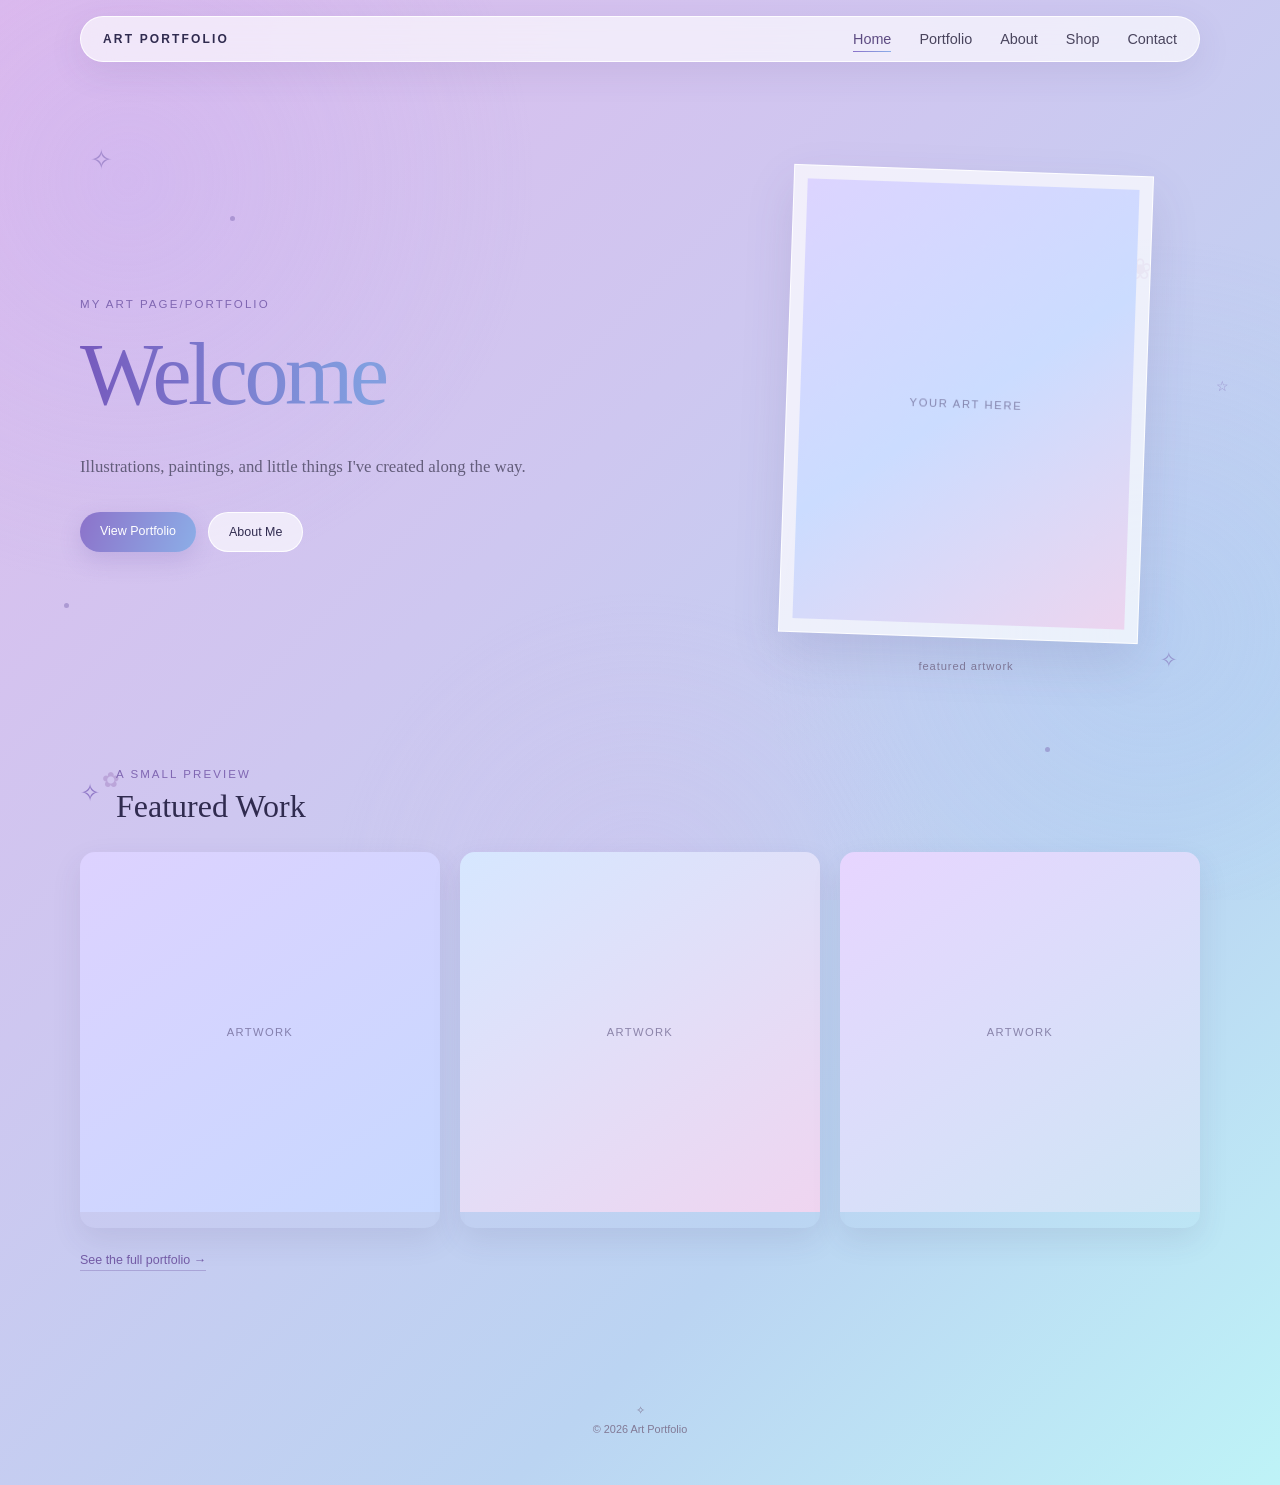
==== index.html @ 4f143e2b "Update index.html" ====
<!DOCTYPE html>
<html lang="en">

<head>
    <meta charset="UTF-8">
    <meta name="viewport" content="width=device-width, initial-scale=1.0">

    <meta name="description" content="Art Portfolio">

    <title>Art Portfolio</title>

    <link rel="stylesheet" href="style.css">
</head>

<body>

    <!-- Decorative background -->
    <div class="background-decoration" aria-hidden="true">
        <span class="decor-star star-1">✧</span>
        <span class="decor-star star-2">✧</span>
        <span class="decor-star star-3">☆</span>

        <span class="decor-flower flower-1">❀</span>
        <span class="decor-flower flower-2">✿</span>

        <span class="decor-dot dot-1"></span>
        <span class="decor-dot dot-2"></span>
        <span class="decor-dot dot-3"></span>
    </div>


    <!-- =========================
         NAVIGATION
         ========================= -->

    <header class="navbar">

        <a href="index.html" class="logo">
            ART PORTFOLIO
        </a>

        <button
            class="menu-toggle"
            aria-label="Open navigation menu"
            aria-expanded="false"
        >
            ☰
        </button>

        <nav class="nav-links">

            <a href="index.html" class="active">
                Home
            </a>

            <a href="portfolio.html">
                Portfolio
            </a>

            <a href="about.html">
                About
            </a>

            <a href="shop.html">
                Shop
            </a>

            <a href="contact.html">
                Contact
            </a>

        </nav>

    </header>


    <!-- =========================
         HOME
         ========================= -->

    <main>

        <section class="home">

            <div class="home-text">

                <p class="eyebrow">
                    MY ART PAGE/PORTFOLIO
                </p>

                <h1>
                  
                    <span>Welcome</span>
                </h1>

                <p class="home-description">
                    Illustrations, paintings, 
                    and little things I've created along the way.
                </p>

                <div class="home-buttons">

                    <a href="portfolio.html" class="button primary-button">
                        View Portfolio
                    </a>

                    <a href="about.html" class="button secondary-button">
                        About Me
                    </a>

                </div>

            </div>


            <!-- Decorative artwork frame -->

            <div class="home-art">

                <div class="art-frame">

                    <div class="art-placeholder">
                        <span>YOUR ART HERE</span>
                    </div>

                </div>

                <p class="art-caption">
                    featured artwork
                </p>

            </div>

        </section>


        <!-- =========================
             FEATURED WORK
             ========================= -->

        <section class="featured">

            <div class="small-heading">

                <span>✧</span>

                <div>
                    <p class="eyebrow">
                        A SMALL PREVIEW
                    </p>

                    <h2>
                        Featured Work
                    </h2>
                </div>

            </div>


            <div class="featured-grid">

                <a href="portfolio.html" class="featured-card">
                    <div class="placeholder-art art-one">
                        <span>Artwork</span>
                    </div>
                </a>

                <a href="portfolio.html" class="featured-card">
                    <div class="placeholder-art art-two">
                        <span>Artwork</span>
                    </div>
                </a>

                <a href="portfolio.html" class="featured-card">
                    <div class="placeholder-art art-three">
                        <span>Artwork</span>
                    </div>
                </a>

            </div>


            <a href="portfolio.html" class="text-link">
                See the full portfolio →
            </a>

        </section>

    </main>


    <!-- =========================
         FOOTER
         ========================= -->

    <footer>

        <p>
          ✧
        </p>

        <p>
            © 2026 Art Portfolio
        </p>

    </footer>


    <script src="script.js"></script>

</body>

</html>
---- style.css ----
/* =========================================================
   ART PORTFOLIO
   Dreamy lavender / blue / pastel design
   ========================================================= */


/* =========================
   RESET
   ========================= */

* {
    box-sizing: border-box;
    margin: 0;
    padding: 0;
}

html {
    scroll-behavior: smooth;
}

body {
    min-height: 100vh;

    font-family:
        Georgia,
        "Times New Roman",
        serif;

    color: #302b4f;

    background:
        linear-gradient(
            135deg,
            #f8f3ff 0%,
            #eeeaff 38%,
            #e9f2ff 72%,
            #f9efff 100%
        );

    overflow-x: hidden;
}

button,
a {
    font: inherit;
}

a {
    color: inherit;
    text-decoration: none;
}


/* =========================
   BACKGROUND
   ========================= */

body::before {
    content: "";

    position: fixed;
    inset: 0;

    pointer-events: none;
    z-index: -3;

    background:
        radial-gradient(
            circle at 10% 20%,
            rgba(190, 170, 245, 0.25),
            transparent 30%
        ),

        radial-gradient(
            circle at 90% 70%,
            rgba(160, 200, 245, 0.23),
            transparent 30%
        ),

        radial-gradient(
            circle at 50% 100%,
            rgba(230, 180, 235, 0.2),
            transparent 28%
        );
}


/* =========================
   DECORATIVE STARS / FLOWERS
   ========================= */

.background-decoration {
    position: fixed;
    inset: 0;

    pointer-events: none;
    overflow: hidden;

    z-index: -1;
}

.decor-star,
.decor-flower {
    position: absolute;

    color: rgba(126, 104, 180, 0.55);

    user-select: none;

    animation:
        gentleFloat 7s ease-in-out infinite alternate;
}

.decor-star {
    font-family: Georgia, serif;
}

.decor-flower {
    color: rgba(154, 117, 185, 0.4);
}


/* individual decorations */

.star-1 {
    top: 16%;
    left: 7%;

    font-size: 1.7rem;
}

.star-2 {
    top: 72%;
    right: 8%;

    font-size: 1.3rem;

    animation-delay: -2s;
}

.star-3 {
    top: 42%;
    right: 4%;

    font-size: 0.9rem;

    animation-delay: -4s;
}

.flower-1 {
    top: 28%;
    right: 10%;

    font-size: 1.8rem;

    animation-delay: -3s;
}

.flower-2 {
    bottom: 12%;
    left: 8%;

    font-size: 1.3rem;

    animation-delay: -5s;
}


/* tiny decorative dots */

.decor-dot {
    position: absolute;

    width: 5px;
    height: 5px;

    border-radius: 50%;

    background: rgba(124, 105, 177, 0.45);
}

.dot-1 {
    top: 24%;
    left: 18%;
}

.dot-2 {
    top: 67%;
    left: 5%;
}

.dot-3 {
    top: 83%;
    right: 18%;
}


@keyframes gentleFloat {

    from {
        transform:
            translateY(0)
            rotate(-4deg);
    }

    to {
        transform:
            translateY(-10px)
            rotate(4deg);
    }
}


/* =========================
   NAVIGATION
   ========================= */

.navbar {
    position: sticky;

    top: 16px;

    width: min(1120px, 92%);

    margin: 16px auto 0;

    padding: 14px 22px;

    display: flex;
    align-items: center;
    justify-content: space-between;

    background:
        rgba(255, 255, 255, 0.65);

    backdrop-filter: blur(18px);
    -webkit-backdrop-filter: blur(18px);

    border:
        1px solid
        rgba(255, 255, 255, 0.85);

    border-radius: 28px;

    box-shadow:
        0 10px 35px
        rgba(78, 64, 125, 0.1);

    z-index: 100;
}


.logo {
    font-family:
        Arial,
        Helvetica,
        sans-serif;

    font-size: 0.75rem;

    font-weight: 600;

    letter-spacing: 0.18em;

    white-space: nowrap;
}


.nav-links {
    display: flex;

    align-items: center;

    gap: 28px;
}


.nav-links a {
    position: relative;

    font-family:
        Arial,
        Helvetica,
        sans-serif;

    font-size: 0.78rem;

    color: #5d5778;

    transition:
        color 0.25s ease;
}


.nav-links a::after {
    content: "";

    position: absolute;

    left: 0;
    bottom: -5px;

    width: 0;
    height: 1px;

    background:
        linear-gradient(
            90deg,
            #8a72c9,
            #8baeea
        );

    transition:
        width 0.25s ease;
}


.nav-links a:hover,
.nav-links a.active {
    color: #7158aa;
}


.nav-links a:hover::after,
.nav-links a.active::after {
    width: 100%;
}


.menu-toggle {
    display: none;

    border: none;

    background: transparent;

    color: #554b72;

    cursor: pointer;

    font-size: 1.3rem;
}


/* =========================
   GENERAL TYPOGRAPHY
   ========================= */

.eyebrow {
    margin-bottom: 12px;

    font-family:
        Arial,
        Helvetica,
        sans-serif;

    font-size: 0.65rem;

    font-weight: 500;

    letter-spacing: 0.18em;

    color: #8067b2;
}


h1,
h2 {
    font-weight: normal;
}


h1 {
    font-size:
        clamp(
            3rem,
            7vw,
            5.5rem
        );

    line-height: 0.95;

    letter-spacing: -0.04em;
}


h2 {
    font-size:
        clamp(
            2rem,
            4vw,
            3.3rem
        );

    line-height: 1;
}


p {
    line-height: 1.75;
}


/* =========================
   HOME
   ========================= */

.home {
    width: min(1120px, 88%);

    min-height: 78vh;

    margin: 0 auto;

    padding:
        100px
        0
        80px;

    display: grid;

    grid-template-columns:
        1.1fr
        0.9fr;

    align-items: center;

    gap: 80px;
}


.home-text {
    max-width: 650px;
}


.home h1 {
    max-width: 700px;

    margin-bottom: 30px;
}


.home h1 span {
    display: block;

    background:
        linear-gradient(
            90deg,
            #7659bd,
            #819fe0,
            #bd82c9
        );

    -webkit-background-clip: text;
    background-clip: text;

    color: transparent;
}


.home-description {
    max-width: 530px;

    margin-bottom: 30px;

    color: #635d7b;

    font-size: 1rem;
}


.home-buttons {
    display: flex;

    gap: 12px;

    flex-wrap: wrap;
}


.button {
    display: inline-block;

    padding:
        12px
        20px;

    border-radius: 24px;

    font-family:
        Arial,
        Helvetica,
        sans-serif;

    font-size: 0.78rem;

    transition:
        transform 0.25s ease,
        box-shadow 0.25s ease;
}


.primary-button {
    color: white;

    background:
        linear-gradient(
            110deg,
            #8c72ca,
            #8caee7
        );

    box-shadow:
        0 8px 22px
        rgba(117, 91, 177, 0.2);
}


.secondary-button {
    background:
        rgba(255, 255, 255, 0.65);

    border:
        1px solid
        rgba(255, 255, 255, 0.9);
}


.button:hover {
    transform: translateY(-3px);
}


/* =========================
   HOME ART FRAME
   ========================= */

.home-art {
    display: flex;

    flex-direction: column;

    align-items: center;
}


.art-frame {
    width: min(360px, 100%);

    padding: 13px;

    background:
        rgba(255, 255, 255, 0.7);

    border:
        1px solid
        rgba(255, 255, 255, 0.9);

    box-shadow:
        0 20px 45px
        rgba(76, 62, 120, 0.13);

    transform:
        rotate(2deg);
}


.art-placeholder {
    min-height: 440px;

    display: flex;

    align-items: center;
    justify-content: center;

    background:
        linear-gradient(
            145deg,
            #dcd4ff,
            #cbdcff,
            #ecd5ef
        );

    color:
        rgba(75, 64, 110, 0.55);

    font-family:
        Arial,
        Helvetica,
        sans-serif;

    font-size: 0.7rem;

    letter-spacing: 0.15em;

    text-transform: uppercase;
}


.art-caption {
    margin-top: 18px;

    font-family:
        Arial,
        Helvetica,
        sans-serif;

    font-size: 0.7rem;

    color: #817a99;

    letter-spacing: 0.08em;
}


/* =========================
   FEATURED WORK
   ========================= */

.featured {
    width: min(1120px, 88%);

    margin:
        0 auto
        100px;
}


.small-heading {
    display: flex;

    align-items: center;

    gap: 16px;

    margin-bottom: 30px;
}


.small-heading > span {
    color: #9078c7;

    font-size: 1.5rem;
}


.small-heading .eyebrow {
    margin-bottom: 5px;
}


.small-heading h2 {
    font-size: 2rem;
}


.featured-grid {
    display: grid;

    grid-template-columns:
        repeat(3, 1fr);

    gap: 20px;
}


.featured-card {
    overflow: hidden;

    border-radius: 15px;

    box-shadow:
        0 12px 30px
        rgba(70, 57, 112, 0.1);

    transition:
        transform 0.3s ease;
}


.featured-card:hover {
    transform:
        translateY(-6px);
}


.placeholder-art {
    min-height: 360px;

    display: flex;

    align-items: center;
    justify-content: center;

    color:
        rgba(70, 58, 105, 0.55);

    font-family:
        Arial,
        Helvetica,
        sans-serif;

    font-size: 0.7rem;

    letter-spacing: 0.12em;

    text-transform: uppercase;
}


.art-one {
    background:
        linear-gradient(
            145deg,
            #ddd2ff,
            #c7d8ff
        );
}


.art-two {
    background:
        linear-gradient(
            145deg,
            #d6e7ff,
            #efd5f0
        );
}


.art-three {
    background:
        linear-gradient(
            145deg,
            #e7d5ff,
            #cfe6f5
        );
}


.text-link {
    display: inline-block;

    margin-top: 25px;

    font-family:
        Arial,
        Helvetica,
        sans-serif;

    font-size: 0.78rem;

    color: #735ba5;

    border-bottom:
        1px solid
        rgba(115, 91, 165, 0.35);

    padding-bottom: 3px;
}


/* =========================
   INNER PAGES
   ========================= */

.inner-page {
    width: min(1120px, 88%);

    margin: 0 auto;

    padding:
        90px
        0
        100px;
}


.page-heading {
    margin-bottom: 70px;
}


.page-heading h1 {
    margin-bottom: 18px;
}


.page-heading > p:last-child {
    max-width: 580px;

    color: #69627f;
}


/* =========================
   PORTFOLIO
   ========================= */

.art-section {
    margin-bottom: 100px;
}


.art-section-heading {
    display: flex;

    align-items: flex-start;

    gap: 15px;

    margin-bottom: 25px;
}


.section-symbol {
    margin-top: 5px;

    color: #9176c8;

    font-size: 1.4rem;
}


.art-section-heading h2 {
    font-size: 2rem;

    margin-bottom: 7px;
}


.art-section-heading p {
    color: #746d88;

    font-size: 0.85rem;
}


.portfolio-grid {
    display: grid;

    grid-template-columns:
        repeat(3, 1fr);

    gap: 20px;
}


.art-card {
    border: none;

    padding: 0;

    overflow: hidden;

    border-radius: 15px;

    background: transparent;

    cursor: pointer;

    box-shadow:
        0 12px 30px
        rgba(67, 54, 108, 0.1);

    transition:
        transform 0.3s ease,
        box-shadow 0.3s ease;
}


.art-card:hover {
    transform:
        translateY(-6px);

    box-shadow:
        0 18px 38px
        rgba(67, 54, 108, 0.16);
}


.art-card .placeholder-art {
    min-height: 430px;
}


/* =========================
   ABOUT
   ========================= */

.about-content {
    display: grid;

    grid-template-columns:
        0.85fr
        1.15fr;

    gap: 70px;

    align-items: center;
}


.about-image .placeholder-art {
    min-height: 480px;

    border-radius: 12px;

    box-shadow:
        0 15px 40px
        rgba(70, 55, 110, 0.12);
}


.about-text h2 {
    margin-bottom: 25px;
}


.about-text p:not(.eyebrow) {
    margin-bottom: 18px;

    color: #625c78;
}


.about-note {
    max-width: 700px;

    margin:
        100px auto
        0;

    padding: 30px;

    text-align: center;

    border-top:
        1px solid
        rgba(115, 94, 160, 0.2);

    border-bottom:
        1px solid
        rgba(115, 94, 160, 0.2);

    color: #756d8d;
}


.about-note span {
    display: block;

    margin-bottom: 10px;

    color: #9277c9;

    font-size: 1.4rem;
}


/* =========================
   SHOP
   ========================= */

.shop-page {
    min-height: 75vh;

    display: flex;

    align-items: center;
    justify-content: center;
}


.coming-soon-card {
    width: min(650px, 100%);

    padding: 70px 40px;

    text-align: center;

    background:
        rgba(255, 255, 255, 0.55);

    backdrop-filter:
        blur(16px);

    border:
        1px solid
        rgba(255, 255, 255, 0.85);

    border-radius: 30px;

    box-shadow:
        0 20px 50px
        rgba(70, 55, 110, 0.1);
}


.large-symbol {
    display: block;

    margin-bottom: 20px;

    color: #9276c7;

    font-size: 3rem;
}


.coming-soon-card h1 {
    margin-bottom: 15px;
}


.coming-soon-card h2 {
    margin-bottom: 20px;

    font-size: 1.8rem;

    color: #8068b2;
}


.coming-soon-card p:not(.eyebrow):not(.small-note) {
    max-width: 470px;

    margin: 0 auto 20px;

    color: #6d6681;
}


.small-note {
    color: #8a829b;

    font-size: 0.8rem;
}


/* =========================
   CONTACT
   ========================= */

.contact-page {
    min-height: 75vh;
}


.contact-grid {
    display: grid;

    grid-template-columns:
        repeat(3, 1fr);

    gap: 20px;
}


.contact-card {
    padding: 40px 25px;

    text-align: center;

    background:
        rgba(255, 255, 255, 0.58);

    border:
        1px solid
        rgba(255, 255, 255, 0.85);

    border-radius: 20px;

    box-shadow:
        0 12px 30px
        rgba(70, 55, 110, 0.08);

    transition:
        transform 0.3s ease,
        box-shadow 0.3s ease;
}


.contact-card:hover {
    transform:
        translateY(-6px);

    box-shadow:
        0 18px 35px
        rgba(70, 55, 110, 0.14);
}


.contact-symbol {
    display: block;

    margin-bottom: 15px;

    color: #9073c4;

    font-size: 1.8rem;
}


.contact-card h2 {
    margin-bottom: 8px;

    font-size: 1.5rem;
}


.contact-card p {
    color: #7a738b;

    font-family:
        Arial,
        Helvetica,
        sans-serif;

    font-size: 0.75rem;
}


/* =========================
   LIGHTBOX
   ========================= */

.lightbox {
    position: fixed;

    inset: 0;

    display: none;

    align-items: center;
    justify-content: center;

    padding: 30px;

    background:
        rgba(30, 24, 53, 0.86);

    backdrop-filter:
        blur(14px);

    z-index: 1000;
}


.lightbox.active {
    display: flex;
}


.lightbox-content {
    max-width: 90vw;
    max-height: 90vh;

    text-align: center;
}


.lightbox-content img {
    max-width: 90vw;
    max-height: 80vh;

    object-fit: contain;

    border-radius: 10px;

    box-shadow:
        0 20px 60px
        rgba(0, 0, 0, 0.35);
}


#lightbox-title {
    margin-top: 14px;

    color: white;

    font-family:
        Arial,
        Helvetica,
        sans-serif;

    font-size: 0.8rem;
}


.lightbox-close {
    position: absolute;

    top: 18px;
    right: 25px;

    border: none;

    background: transparent;

    color: white;

    font-size: 2.7rem;

    cursor: pointer;
}


/* =========================
   FOOTER
   ========================= */

footer {
    padding:
        30px
        20px
        45px;

    text-align: center;

    color: #827a96;

    font-family:
        Arial,
        Helvetica,
        sans-serif;

    font-size: 0.68rem;

    line-height: 2;
}


/* =========================
   TABLETS
   ========================= */

@media (max-width: 850px) {

    .home {
        grid-template-columns: 1fr;

        text-align: center;

        gap: 50px;

        padding-top: 90px;
    }


    .home-description {
        margin-left: auto;
        margin-right: auto;
    }


    .home-buttons {
        justify-content: center;
    }


    .home-art {
        max-width: 400px;

        margin: 0 auto;
    }


    .featured-grid,
    .portfolio-grid {
        grid-template-columns:
            repeat(2, 1fr);
    }


    .about-content {
        grid-template-columns: 1fr;

        gap: 40px;
    }


    .about-image {
        max-width: 500px;

        margin: 0 auto;

        width: 100%;
    }


    .contact-grid {
        grid-template-columns:
            1fr;
    }

}


/* =========================
   PHONES
   ========================= */

@media (max-width: 650px) {

    .navbar {
        top: 10px;

        margin-top: 10px;

        width: 94%;

        padding:
            13px
            18px;
    }


    .menu-toggle {
        display: block;
    }


    .nav-links {
        position: absolute;

        top:
            calc(100% + 10px);

        left: 0;

        width: 100%;

        display: none;

        flex-direction: column;

        gap: 18px;

        padding: 25px;

        background:
            rgba(255, 255, 255, 0.92);

        backdrop-filter:
            blur(20px);

        border-radius: 22px;

        box-shadow:
            0 15px 40px
            rgba(70, 55, 110, 0.15);
    }


    .nav-links.active {
        display: flex;
    }


    .inner-page,
    .home,
    .featured {
        width: 88%;
    }


    .home {
        padding-top: 80px;
    }


    .home h1 {
        font-size:
            clamp(
                3rem,
                15vw,
                5rem
            );
    }


    .home-art {
        width: 90%;
    }


    .art-placeholder {
        min-height: 360px;
    }


    .featured-grid,
    .portfolio-grid {
        grid-template-columns: 1fr;
    }


    .featured {
        margin-bottom: 70px;
    }


    .page-heading {
        margin-bottom: 50px;
    }


    .page-heading h1 {
        font-size: 3.5rem;
    }


    .art-section {
        margin-bottom: 70px;
    }


    .art-card .placeholder-art {
        min-height: 450px;
    }


    .about-note {
        margin-top: 70px;
    }


    .coming-soon-card {
        padding:
            55px
            25px;
    }


    .star-1 {
        left: 3%;
    }


    .flower-1 {
        right: 3%;
    }


}


/* =========================
   REDUCED MOTION
   ========================= */

@media (prefers-reduced-motion: reduce) {

    *,
    *::before,
    *::after {
        animation-duration: 0.01ms !important;

        animation-iteration-count: 1 !important;

        scroll-behavior: auto !important;

        transition-duration: 0.01ms !important;
    }

}

/* =========================
   SECOND VISUAL ADJUSTMENTS
   ========================= */

body {
    background:
        linear-gradient(
            135deg,
           #dfbbed 0%,
            #cec7f0 38%,
           #bbd4f2 72%,
            #bef3f7 100%
        );
}


/* Main page headings: larger + more comfortable line height */
h1 {
    line-height: 1.08;
}


/* General descriptive text */
p {
    line-height: 1.8;
}


/* Navigation */
.nav-links a {
    font-size: 0.9rem;
    color: #49445d;
}

.nav-links a:hover,
.nav-links a.active {
    color: #5d4b82;
}


/* Page intro descriptions */
.page-heading > p:last-child {
    font-size: 1rem;
    line-height: 1.8;
    color: #625c73;
}


/* Home description */
.home-description {
    font-size: 1.05rem;
    line-height: 1.8;
}


/* Portfolio section descriptions */
.art-section-heading p {
    font-size: 0.95rem;
    line-height: 1.7;
}


/* Small eyebrow text */
.eyebrow {
    font-size: 0.72rem;
}


/* =========================
   ARTWORK DESCRIPTIONS
   ========================= */

.art-card {
    text-align: left;
}


/* Space underneath artwork */
.art-card .placeholder-art {
    margin-bottom: 0;
}


/* Artwork title + description area */
.art-card::after {
    content: attr(data-description);

    display: block;

    padding:
        12px
        4px
        4px;

    color: #686177;

    font-family:
        Arial,
        Helvetica,
        sans-serif;

    font-size: 0.78rem;

    line-height: 1.5;
}


/* Featured artwork descriptions */
.featured-card::after {
    content: attr(data-description);

    display: block;

    padding:
        12px
        4px
        4px;

    color: #686177;

    font-family:
        Arial,
        Helvetica,
        sans-serif;

    font-size: 0.78rem;

    line-height: 1.5;
}

.art-info,
.featured-info {
    padding: 16px 14px 8px;
}

.art-info h3,
.featured-info h3 {
    margin-bottom: 5px;
    font-family: Georgia, "Times New Roman", serif;
    font-size: 1.15rem;
    font-weight: normal;
    color: #514b68;
}

.art-info p,
.featured-info p {
    font-family: Arial, Helvetica, sans-serif;
    font-size: 0.82rem;
    line-height: 1.6;
    color: #6d667b;
}

.art-card {
    text-align: left;
}

.featured-card {
    text-align: left;
}

/* =========================
   NATURAL ARTWORK SIZING
   ========================= */

.art-card {
    height: auto;
}

.art-card .placeholder-art {
    min-height: 0;
    height: auto;
}

.art-card img {
    display: block;
    width: 100%;
    height: auto;
    object-fit: contain;
}

.featured-card img {
    display: block;
    width: 100%;
    height: auto;
    object-fit: contain;
}
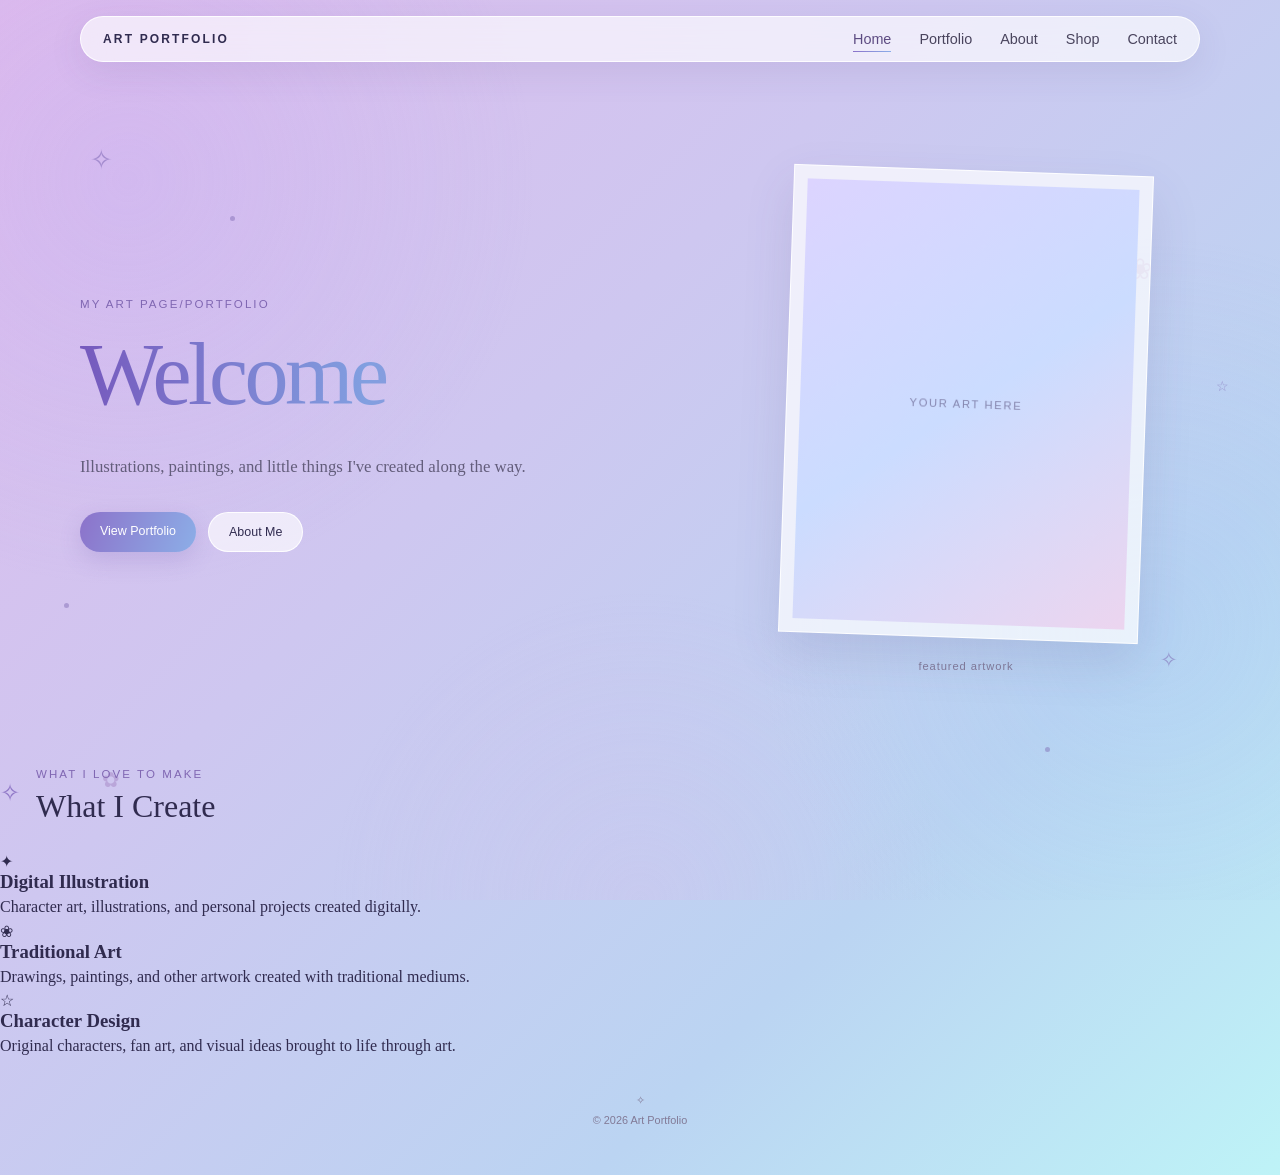
==== commit bb643737: "Update index.html" ====
--- a/index.html
+++ b/index.html
@@ -135,56 +135,69 @@
 
 
         <!-- =========================
-             FEATURED WORK
              ========================= -->
-
-        <section class="featured">
-
-            <div class="small-heading">
-
-                <span>✧</span>
-
-                <div>
-                    <p class="eyebrow">
-                        A SMALL PREVIEW
-                    </p>
-
-                    <h2>
-                        Featured Work
-                    </h2>
-                </div>
-
-            </div>
-
-
-            <div class="featured-grid">
-
-                <a href="portfolio.html" class="featured-card">
-                    <div class="placeholder-art art-one">
-                        <span>Artwork</span>
-                    </div>
-                </a>
-
-                <a href="portfolio.html" class="featured-card">
-                    <div class="placeholder-art art-two">
-                        <span>Artwork</span>
-                    </div>
-                </a>
-
-                <a href="portfolio.html" class="featured-card">
-                    <div class="placeholder-art art-three">
-                        <span>Artwork</span>
-                    </div>
-                </a>
-
-            </div>
-
-
-            <a href="portfolio.html" class="text-link">
-                See the full portfolio →
-            </a>
-
-        </section>
+<section class="what-i-create">
+
+    <div class="small-heading">
+
+        <span>✧</span>
+
+        <div>
+            <p class="eyebrow">
+                WHAT I LOVE TO MAKE
+            </p>
+
+            <h2>
+                What I Create
+            </h2>
+        </div>
+
+    </div>
+
+
+    <div class="create-grid">
+
+        <div class="create-card">
+            <span class="create-symbol">✦</span>
+
+            <h3>
+                Digital Illustration
+            </h3>
+
+            <p>
+                Character art, illustrations, and personal projects created digitally.
+            </p>
+        </div>
+
+
+        <div class="create-card">
+            <span class="create-symbol">❀</span>
+
+            <h3>
+                Traditional Art
+            </h3>
+
+            <p>
+                Drawings, paintings, and other artwork created with traditional mediums.
+            </p>
+        </div>
+
+
+        <div class="create-card">
+            <span class="create-symbol">☆</span>
+
+            <h3>
+                Character Design
+            </h3>
+
+            <p>
+                Original characters, fan art, and visual ideas brought to life through art.
+            </p>
+        </div>
+
+    </div>
+
+</section>
 
     </main>
 
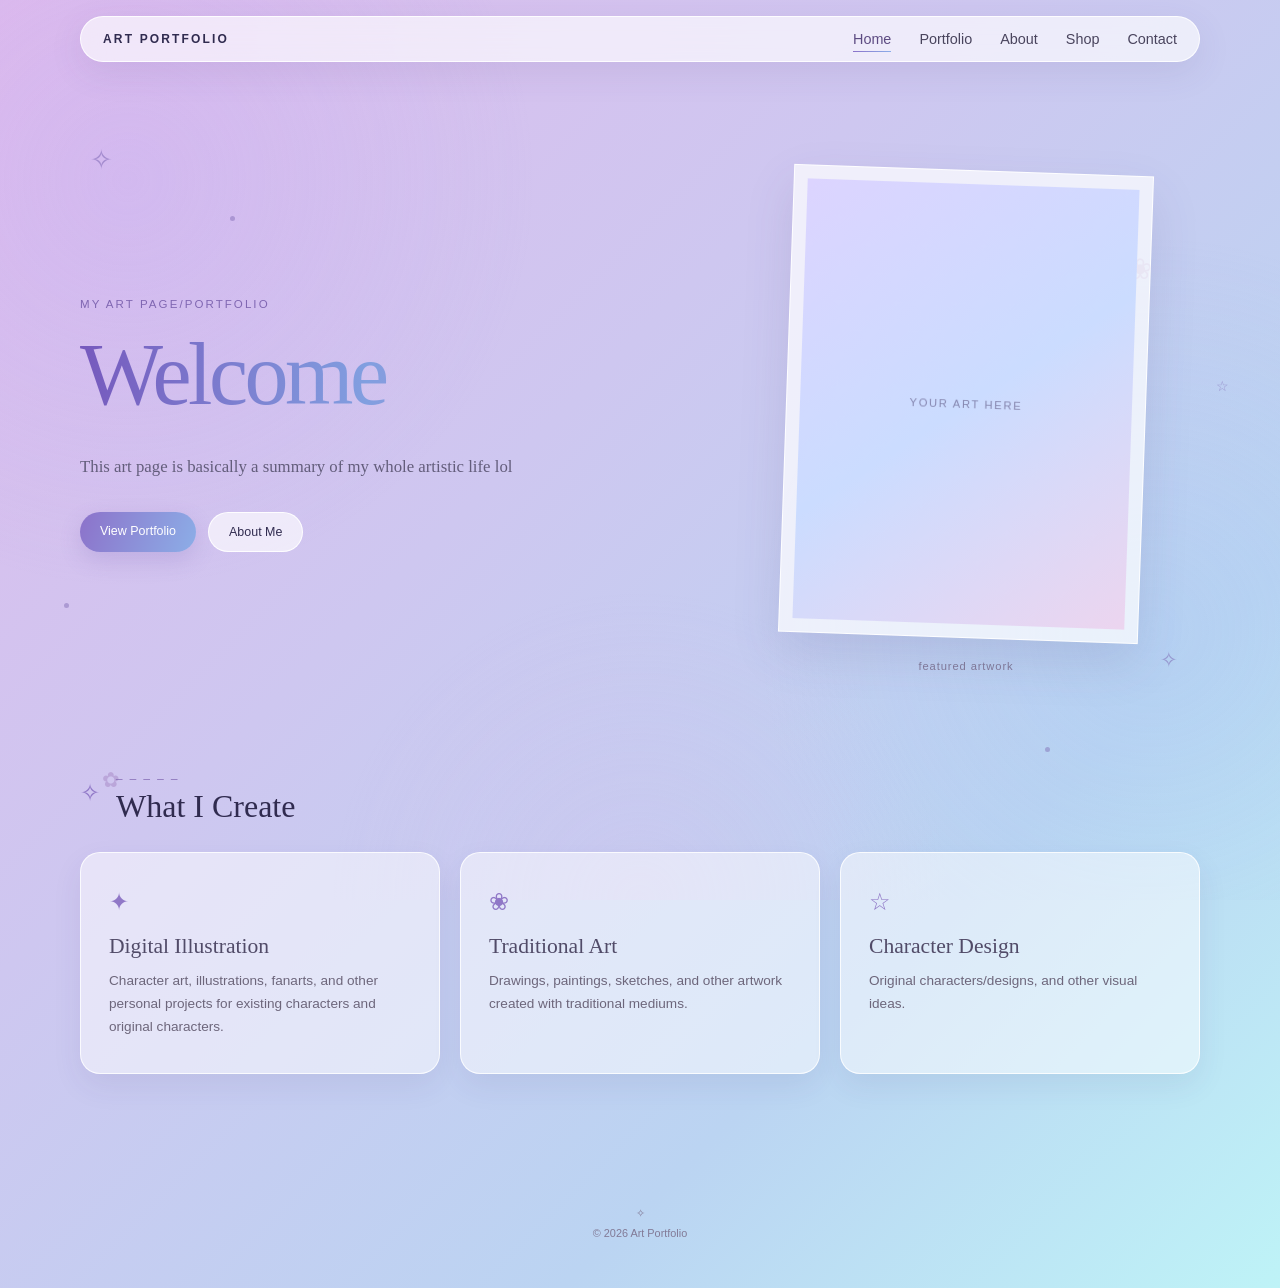
==== commit ae0fce45: "Update index.html" ====
--- a/index.html
+++ b/index.html
@@ -94,8 +94,7 @@
                 </h1>
 
                 <p class="home-description">
-                    Illustrations, paintings, 
-                    and little things I've created along the way.
+                    This art page is basically a summary of my whole artistic life lol
                 </p>
 
                 <div class="home-buttons">
@@ -144,7 +143,7 @@
 
         <div>
             <p class="eyebrow">
-                WHAT I LOVE TO MAKE
+                _ _ _ _ _
             </p>
 
             <h2>
@@ -165,7 +164,7 @@
             </h3>
 
             <p>
-                Character art, illustrations, and personal projects created digitally.
+                Character art, illustrations, fanarts, and other personal projects for existing characters and original characters.
             </p>
         </div>
 
@@ -178,7 +177,7 @@
             </h3>
 
             <p>
-                Drawings, paintings, and other artwork created with traditional mediums.
+                Drawings, paintings, sketches, and other artwork created with traditional mediums.
             </p>
         </div>
 
@@ -191,7 +190,7 @@
             </h3>
 
             <p>
-                Original characters, fan art, and visual ideas brought to life through art.
+                Original characters/designs, and other visual ideas. 
             </p>
         </div>
 
--- a/style.css
+++ b/style.css
@@ -1,6 +1,5 @@
 /* =========================================================
    ART PORTFOLIO
-   Dreamy lavender / blue / pastel design
    ========================================================= */
 
 
@@ -31,10 +30,10 @@
     background:
         linear-gradient(
             135deg,
-            #f8f3ff 0%,
-            #eeeaff 38%,
-            #e9f2ff 72%,
-            #f9efff 100%
+            #dfbbed 0%,
+            #cec7f0 38%,
+            #bbd4f2 72%,
+            #bef3f7 100%
         );
 
     overflow-x: hidden;
@@ -120,7 +119,7 @@
 }
 
 
-/* individual decorations */
+/* Individual decorations */
 
 .star-1 {
     top: 16%;
@@ -166,7 +165,7 @@
 }
 
 
-/* tiny decorative dots */
+/* Tiny decorative dots */
 
 .decor-dot {
     position: absolute;
@@ -196,7 +195,6 @@
 
 
 @keyframes gentleFloat {
-
     from {
         transform:
             translateY(0)
@@ -283,9 +281,9 @@
         Helvetica,
         sans-serif;
 
-    font-size: 0.78rem;
-
-    color: #5d5778;
+    font-size: 0.9rem;
+
+    color: #49445d;
 
     transition:
         color 0.25s ease;
@@ -317,7 +315,7 @@
 
 .nav-links a:hover,
 .nav-links a.active {
-    color: #7158aa;
+    color: #5d4b82;
 }
 
 
@@ -354,7 +352,7 @@
         Helvetica,
         sans-serif;
 
-    font-size: 0.65rem;
+    font-size: 0.72rem;
 
     font-weight: 500;
 
@@ -378,7 +376,7 @@
             5.5rem
         );
 
-    line-height: 0.95;
+    line-height: 1.08;
 
     letter-spacing: -0.04em;
 }
@@ -397,7 +395,7 @@
 
 
 p {
-    line-height: 1.75;
+    line-height: 1.8;
 }
 
 
@@ -466,7 +464,9 @@
 
     color: #635d7b;
 
-    font-size: 1rem;
+    font-size: 1.05rem;
+
+    line-height: 1.8;
 }
 
 
@@ -615,10 +615,10 @@
 
 
 /* =========================
-   FEATURED WORK
-   ========================= */
-
-.featured {
+   WHAT I CREATE
+   ========================= */
+
+.what-i-create {
     width: min(1120px, 88%);
 
     margin:
@@ -655,7 +655,7 @@
 }
 
 
-.featured-grid {
+.create-grid {
     display: grid;
 
     grid-template-columns:
@@ -665,84 +665,240 @@
 }
 
 
-.featured-card {
-    overflow: hidden;
-
-    border-radius: 15px;
+.create-card {
+    padding: 35px 28px;
+
+    background:
+        rgba(255, 255, 255, 0.5);
+
+    border:
+        1px solid
+        rgba(255, 255, 255, 0.8);
+
+    border-radius: 20px;
 
     box-shadow:
         0 12px 30px
-        rgba(70, 57, 112, 0.1);
+        rgba(70, 57, 112, 0.08);
 
     transition:
-        transform 0.3s ease;
-}
-
-
-.featured-card:hover {
+        transform 0.3s ease,
+        box-shadow 0.3s ease;
+}
+
+
+.create-card:hover {
     transform:
         translateY(-6px);
-}
-
-
-.placeholder-art {
-    min-height: 360px;
-
-    display: flex;
-
-    align-items: center;
-    justify-content: center;
-
-    color:
-        rgba(70, 58, 105, 0.55);
+
+    box-shadow:
+        0 18px 38px
+        rgba(70, 57, 112, 0.13);
+}
+
+
+.create-symbol {
+    display: block;
+
+    margin-bottom: 18px;
+
+    color: #9078c7;
+
+    font-size: 1.5rem;
+}
+
+
+.create-card h3 {
+    margin-bottom: 10px;
+
+    font-family:
+        Georgia,
+        "Times New Roman",
+        serif;
+
+    font-size: 1.35rem;
+
+    font-weight: normal;
+
+    color: #514b68;
+}
+
+
+.create-card p {
+    color: #6d667b;
 
     font-family:
         Arial,
         Helvetica,
         sans-serif;
 
-    font-size: 0.7rem;
-
-    letter-spacing: 0.12em;
-
-    text-transform: uppercase;
-}
-
-
-.art-one {
-    background:
-        linear-gradient(
-            145deg,
-            #ddd2ff,
-            #c7d8ff
-        );
-}
-
-
-.art-two {
-    background:
-        linear-gradient(
-            145deg,
-            #d6e7ff,
-            #efd5f0
-        );
-}
-
-
-.art-three {
-    background:
-        linear-gradient(
-            145deg,
-            #e7d5ff,
-            #cfe6f5
-        );
-}
-
-
-.text-link {
-    display: inline-block;
-
-    margin-top: 25px;
+    font-size: 0.85rem;
+
+    line-height: 1.7;
+}
+
+
+/* =========================
+   INNER PAGES
+   ========================= */
+
+.inner-page {
+    width: min(1120px, 88%);
+
+    margin: 0 auto;
+
+    padding:
+        90px
+        0
+        100px;
+}
+
+
+.page-heading {
+    margin-bottom: 70px;
+}
+
+
+.page-heading h1 {
+    margin-bottom: 18px;
+}
+
+
+.page-heading > p:last-child {
+    max-width: 580px;
+
+    color: #625c73;
+
+    font-size: 1rem;
+
+    line-height: 1.8;
+}
+
+
+/* =========================
+   PORTFOLIO
+   ========================= */
+
+.art-section {
+    margin-bottom: 100px;
+}
+
+
+.art-section-heading {
+    display: flex;
+
+    align-items: flex-start;
+
+    gap: 15px;
+
+    margin-bottom: 25px;
+}
+
+
+.section-symbol {
+    margin-top: 5px;
+
+    color: #9176c8;
+
+    font-size: 1.4rem;
+}
+
+
+.art-section-heading h2 {
+    font-size: 2rem;
+
+    margin-bottom: 7px;
+}
+
+
+.art-section-heading p {
+    color: #746d88;
+
+    font-size: 0.95rem;
+
+    line-height: 1.7;
+}
+
+
+.portfolio-grid {
+    display: grid;
+
+    grid-template-columns:
+        repeat(3, 1fr);
+
+    gap: 20px;
+}
+
+
+.art-card {
+    height: auto;
+
+    border: none;
+
+    padding: 0;
+
+    overflow: hidden;
+
+    border-radius: 15px;
+
+    background: transparent;
+
+    cursor: pointer;
+
+    text-align: left;
+
+    box-shadow:
+        0 12px 30px
+        rgba(67, 54, 108, 0.1);
+
+    transition:
+        transform 0.3s ease,
+        box-shadow 0.3s ease;
+}
+
+
+.art-card:hover {
+    transform:
+        translateY(-6px);
+
+    box-shadow:
+        0 18px 38px
+        rgba(67, 54, 108, 0.16);
+}
+
+
+.art-card .placeholder-art {
+    min-height: 0;
+
+    height: auto;
+
+    margin-bottom: 0;
+}
+
+
+.art-card img {
+    display: block;
+
+    width: 100%;
+    height: auto;
+
+    object-fit: contain;
+}
+
+
+/* Artwork descriptions */
+
+.art-card::after {
+    content: attr(data-description);
+
+    display: block;
+
+    padding:
+        12px
+        4px
+        4px;
+
+    color: #686177;
 
     font-family:
         Arial,
@@ -751,374 +907,284 @@
 
     font-size: 0.78rem;
 
-    color: #735ba5;
-
-    border-bottom:
-        1px solid
-        rgba(115, 91, 165, 0.35);
-
-    padding-bottom: 3px;
-}
-
-
-/* =========================
-   INNER PAGES
-   ========================= */
-
-.inner-page {
-    width: min(1120px, 88%);
-
-    margin: 0 auto;
-
+    line-height: 1.5;
+}
+
+
+.art-info {
     padding:
-        90px
-        0
-        100px;
-}
-
-
-.page-heading {
-    margin-bottom: 70px;
-}
-
-
-.page-heading h1 {
-    margin-bottom: 18px;
-}
-
-
-.page-heading > p:last-child {
-    max-width: 580px;
-
-    color: #69627f;
-}
-
-
-/* =========================
-   PORTFOLIO
-   ========================= */
-
-.art-section {
-    margin-bottom: 100px;
-}
-
-
-.art-section-heading {
-    display: flex;
-
-    align-items: flex-start;
-
-    gap: 15px;
-
-    margin-bottom: 25px;
-}
-
-
-.section-symbol {
-    margin-top: 5px;
-
-    color: #9176c8;
-
-    font-size: 1.4rem;
-}
-
-
-.art-section-heading h2 {
-    font-size: 2rem;
-
-    margin-bottom: 7px;
-}
-
-
-.art-section-heading p {
-    color: #746d88;
-
-    font-size: 0.85rem;
-}
-
-
-.portfolio-grid {
-    display: grid;
-
-    grid-template-columns:
-        repeat(3, 1fr);
-
-    gap: 20px;
-}
-
-
-.art-card {
-    border: none;
-
-    padding: 0;
-
-    overflow: hidden;
-
-    border-radius: 15px;
-
-    background: transparent;
-
-    cursor: pointer;
-
-    box-shadow:
-        0 12px 30px
-        rgba(67, 54, 108, 0.1);
-
-    transition:
-        transform 0.3s ease,
-        box-shadow 0.3s ease;
-}
-
-
-.art-card:hover {
-    transform:
-        translateY(-6px);
-
-    box-shadow:
-        0 18px 38px
-        rgba(67, 54, 108, 0.16);
-}
-
-
-.art-card .placeholder-art {
-    min-height: 430px;
-}
-
-
-/* =========================
-   ABOUT
-   ========================= */
-
-.about-content {
-    display: grid;
-
-    grid-template-columns:
-        0.85fr
-        1.15fr;
-
-    gap: 70px;
-
-    align-items: center;
-}
-
-
-.about-image .placeholder-art {
-    min-height: 480px;
-
-    border-radius: 12px;
-
-    box-shadow:
-        0 15px 40px
-        rgba(70, 55, 110, 0.12);
-}
-
-
-.about-text h2 {
-    margin-bottom: 25px;
-}
-
-
-.about-text p:not(.eyebrow) {
-    margin-bottom: 18px;
-
-    color: #625c78;
-}
-
-
-.about-note {
-    max-width: 700px;
-
-    margin:
-        100px auto
-        0;
-
-    padding: 30px;
-
-    text-align: center;
-
-    border-top:
-        1px solid
-        rgba(115, 94, 160, 0.2);
-
-    border-bottom:
-        1px solid
-        rgba(115, 94, 160, 0.2);
-
-    color: #756d8d;
-}
-
-
-.about-note span {
-    display: block;
-
-    margin-bottom: 10px;
-
-    color: #9277c9;
-
-    font-size: 1.4rem;
-}
-
-
-/* =========================
-   SHOP
-   ========================= */
-
-.shop-page {
-    min-height: 75vh;
-
-    display: flex;
-
-    align-items: center;
-    justify-content: center;
-}
-
-
-.coming-soon-card {
-    width: min(650px, 100%);
-
-    padding: 70px 40px;
-
-    text-align: center;
-
-    background:
-        rgba(255, 255, 255, 0.55);
-
-    backdrop-filter:
-        blur(16px);
-
-    border:
-        1px solid
-        rgba(255, 255, 255, 0.85);
-
-    border-radius: 30px;
-
-    box-shadow:
-        0 20px 50px
-        rgba(70, 55, 110, 0.1);
-}
-
-
-.large-symbol {
-    display: block;
-
-    margin-bottom: 20px;
-
-    color: #9276c7;
-
-    font-size: 3rem;
-}
-
-
-.coming-soon-card h1 {
-    margin-bottom: 15px;
-}
-
-
-.coming-soon-card h2 {
-    margin-bottom: 20px;
-
-    font-size: 1.8rem;
-
-    color: #8068b2;
-}
-
-
-.coming-soon-card p:not(.eyebrow):not(.small-note) {
-    max-width: 470px;
-
-    margin: 0 auto 20px;
-
-    color: #6d6681;
-}
-
-
-.small-note {
-    color: #8a829b;
-
-    font-size: 0.8rem;
-}
-
-
-/* =========================
-   CONTACT
-   ========================= */
-
-.contact-page {
-    min-height: 75vh;
-}
-
-
-.contact-grid {
-    display: grid;
-
-    grid-template-columns:
-        repeat(3, 1fr);
-
-    gap: 20px;
-}
-
-
-.contact-card {
-    padding: 40px 25px;
-
-    text-align: center;
-
-    background:
-        rgba(255, 255, 255, 0.58);
-
-    border:
-        1px solid
-        rgba(255, 255, 255, 0.85);
-
-    border-radius: 20px;
-
-    box-shadow:
-        0 12px 30px
-        rgba(70, 55, 110, 0.08);
-
-    transition:
-        transform 0.3s ease,
-        box-shadow 0.3s ease;
-}
-
-
-.contact-card:hover {
-    transform:
-        translateY(-6px);
-
-    box-shadow:
-        0 18px 35px
-        rgba(70, 55, 110, 0.14);
-}
-
-
-.contact-symbol {
-    display: block;
-
-    margin-bottom: 15px;
-
-    color: #9073c4;
-
-    font-size: 1.8rem;
-}
-
-
-.contact-card h2 {
-    margin-bottom: 8px;
-
-    font-size: 1.5rem;
-}
-
-
-.contact-card p {
-    color: #7a738b;
-
+        16px
+        14px
+        8px;
+}
+
+
+.art-info h3 {
+    margin-bottom: 5px;
+
+    font-family:
+        Georgia,
+        "Times New Roman",
+        serif;
+
+    font-size: 1.15rem;
+
+    font-weight: normal;
+
+    color: #514b68;
+}
+
+
+.art-info p {
     font-family:
         Arial,
         Helvetica,
         sans-serif;
 
-    font-size: 0.75rem;
+    font-size: 0.82rem;
+
+    line-height: 1.6;
+
+    color: #6d667b;
+}
+
+
+/* =========================
+   ABOUT
+   ========================= */
+
+.about-content {
+    display: grid;
+
+    grid-template-columns:
+        0.85fr
+        1.15fr;
+
+    gap: 70px;
+
+    align-items: center;
+}
+
+
+.about-image .placeholder-art {
+    min-height: 480px;
+
+    border-radius: 12px;
+
+    box-shadow:
+        0 15px 40px
+        rgba(70, 55, 110, 0.12);
+}
+
+
+.about-text h2 {
+    margin-bottom: 25px;
+}
+
+
+.about-text p:not(.eyebrow) {
+    margin-bottom: 18px;
+
+    color: #625c78;
+}
+
+
+.about-note {
+    max-width: 700px;
+
+    margin:
+        100px auto
+        0;
+
+    padding: 30px;
+
+    text-align: center;
+
+    border-top:
+        1px solid
+        rgba(115, 94, 160, 0.2);
+
+    border-bottom:
+        1px solid
+        rgba(115, 94, 160, 0.2);
+
+    color: #756d8d;
+}
+
+
+.about-note span {
+    display: block;
+
+    margin-bottom: 10px;
+
+    color: #9277c9;
+
+    font-size: 1.4rem;
+}
+
+
+/* =========================
+   SHOP
+   ========================= */
+
+.shop-page {
+    min-height: 75vh;
+
+    display: flex;
+
+    align-items: center;
+    justify-content: center;
+}
+
+
+.coming-soon-card {
+    width: min(650px, 100%);
+
+    padding: 70px 40px;
+
+    text-align: center;
+
+    background:
+        rgba(255, 255, 255, 0.55);
+
+    backdrop-filter:
+        blur(16px);
+
+    border:
+        1px solid
+        rgba(255, 255, 255, 0.85);
+
+    border-radius: 30px;
+
+    box-shadow:
+        0 20px 50px
+        rgba(70, 55, 110, 0.1);
+}
+
+
+.large-symbol {
+    display: block;
+
+    margin-bottom: 20px;
+
+    color: #9276c7;
+
+    font-size: 3rem;
+}
+
+
+.coming-soon-card h1 {
+    margin-bottom: 15px;
+}
+
+
+.coming-soon-card h2 {
+    margin-bottom: 20px;
+
+    font-size: 1.8rem;
+
+    color: #8068b2;
+}
+
+
+.coming-soon-card p:not(.eyebrow):not(.small-note) {
+    max-width: 470px;
+
+    margin:
+        0 auto
+        20px;
+
+    color: #6d6681;
+}
+
+
+.small-note {
+    color: #8a829b;
+
+    font-size: 0.8rem;
+}
+
+
+/* =========================
+   CONTACT
+   ========================= */
+
+.contact-page {
+    min-height: 75vh;
+}
+
+
+.contact-grid {
+    display: grid;
+
+    grid-template-columns:
+        repeat(3, 1fr);
+
+    gap: 20px;
+}
+
+
+.contact-card {
+    padding: 40px 25px;
+
+    text-align: center;
+
+    background:
+        rgba(255, 255, 255, 0.58);
+
+    border:
+        1px solid
+        rgba(255, 255, 255, 0.85);
+
+    border-radius: 20px;
+
+    box-shadow:
+        0 12px 30px
+        rgba(70, 55, 110, 0.08);
+
+    transition:
+        transform 0.3s ease,
+        box-shadow 0.3s ease;
+}
+
+
+.contact-card:hover {
+    transform:
+        translateY(-6px);
+
+    box-shadow:
+        0 18px 35px
+        rgba(70, 55, 110, 0.14);
+}
+
+
+.contact-symbol {
+    display: block;
+
+    margin-bottom: 15px;
+
+    color: #9073c4;
+
+    font-size: 1.8rem;
+}
+
+
+.contact-card h2 {
+    margin-bottom: 8px;
+
+    font-size: 1.5rem;
+}
+
+
+.contact-card p {
+    color: #7a738b;
+
+    font-family:
+        Arial,
+        Helvetica,
+        sans-serif;
+
+    font-size: 1rem;
 }
 
 
@@ -1267,7 +1333,7 @@
     }
 
 
-    .featured-grid,
+    .create-grid,
     .portfolio-grid {
         grid-template-columns:
             repeat(2, 1fr);
@@ -1291,10 +1357,8 @@
 
 
     .contact-grid {
-        grid-template-columns:
-            1fr;
-    }
-
+        grid-template-columns: 1fr;
+    }
 }
 
 
@@ -1361,7 +1425,7 @@
 
     .inner-page,
     .home,
-    .featured {
+    .what-i-create {
         width: 88%;
     }
 
@@ -1391,13 +1455,13 @@
     }
 
 
-    .featured-grid,
+    .create-grid,
     .portfolio-grid {
         grid-template-columns: 1fr;
     }
 
 
-    .featured {
+    .what-i-create {
         margin-bottom: 70px;
     }
 
@@ -1442,8 +1506,6 @@
     .flower-1 {
         right: 3%;
     }
-
-
 }
 
 
@@ -1464,192 +1526,4 @@
 
         transition-duration: 0.01ms !important;
     }
-
-}
-
-/* =========================
-   SECOND VISUAL ADJUSTMENTS
-   ========================= */
-
-body {
-    background:
-        linear-gradient(
-            135deg,
-           #dfbbed 0%,
-            #cec7f0 38%,
-           #bbd4f2 72%,
-            #bef3f7 100%
-        );
-}
-
-
-/* Main page headings: larger + more comfortable line height */
-h1 {
-    line-height: 1.08;
-}
-
-
-/* General descriptive text */
-p {
-    line-height: 1.8;
-}
-
-
-/* Navigation */
-.nav-links a {
-    font-size: 0.9rem;
-    color: #49445d;
-}
-
-.nav-links a:hover,
-.nav-links a.active {
-    color: #5d4b82;
-}
-
-
-/* Page intro descriptions */
-.page-heading > p:last-child {
-    font-size: 1rem;
-    line-height: 1.8;
-    color: #625c73;
-}
-
-
-/* Home description */
-.home-description {
-    font-size: 1.05rem;
-    line-height: 1.8;
-}
-
-
-/* Portfolio section descriptions */
-.art-section-heading p {
-    font-size: 0.95rem;
-    line-height: 1.7;
-}
-
-
-/* Small eyebrow text */
-.eyebrow {
-    font-size: 0.72rem;
-}
-
-
-/* =========================
-   ARTWORK DESCRIPTIONS
-   ========================= */
-
-.art-card {
-    text-align: left;
-}
-
-
-/* Space underneath artwork */
-.art-card .placeholder-art {
-    margin-bottom: 0;
-}
-
-
-/* Artwork title + description area */
-.art-card::after {
-    content: attr(data-description);
-
-    display: block;
-
-    padding:
-        12px
-        4px
-        4px;
-
-    color: #686177;
-
-    font-family:
-        Arial,
-        Helvetica,
-        sans-serif;
-
-    font-size: 0.78rem;
-
-    line-height: 1.5;
-}
-
-
-/* Featured artwork descriptions */
-.featured-card::after {
-    content: attr(data-description);
-
-    display: block;
-
-    padding:
-        12px
-        4px
-        4px;
-
-    color: #686177;
-
-    font-family:
-        Arial,
-        Helvetica,
-        sans-serif;
-
-    font-size: 0.78rem;
-
-    line-height: 1.5;
-}
-
-.art-info,
-.featured-info {
-    padding: 16px 14px 8px;
-}
-
-.art-info h3,
-.featured-info h3 {
-    margin-bottom: 5px;
-    font-family: Georgia, "Times New Roman", serif;
-    font-size: 1.15rem;
-    font-weight: normal;
-    color: #514b68;
-}
-
-.art-info p,
-.featured-info p {
-    font-family: Arial, Helvetica, sans-serif;
-    font-size: 0.82rem;
-    line-height: 1.6;
-    color: #6d667b;
-}
-
-.art-card {
-    text-align: left;
-}
-
-.featured-card {
-    text-align: left;
-}
-
-/* =========================
-   NATURAL ARTWORK SIZING
-   ========================= */
-
-.art-card {
-    height: auto;
-}
-
-.art-card .placeholder-art {
-    min-height: 0;
-    height: auto;
-}
-
-.art-card img {
-    display: block;
-    width: 100%;
-    height: auto;
-    object-fit: contain;
-}
-
-.featured-card img {
-    display: block;
-    width: 100%;
-    height: auto;
-    object-fit: contain;
-}
+}
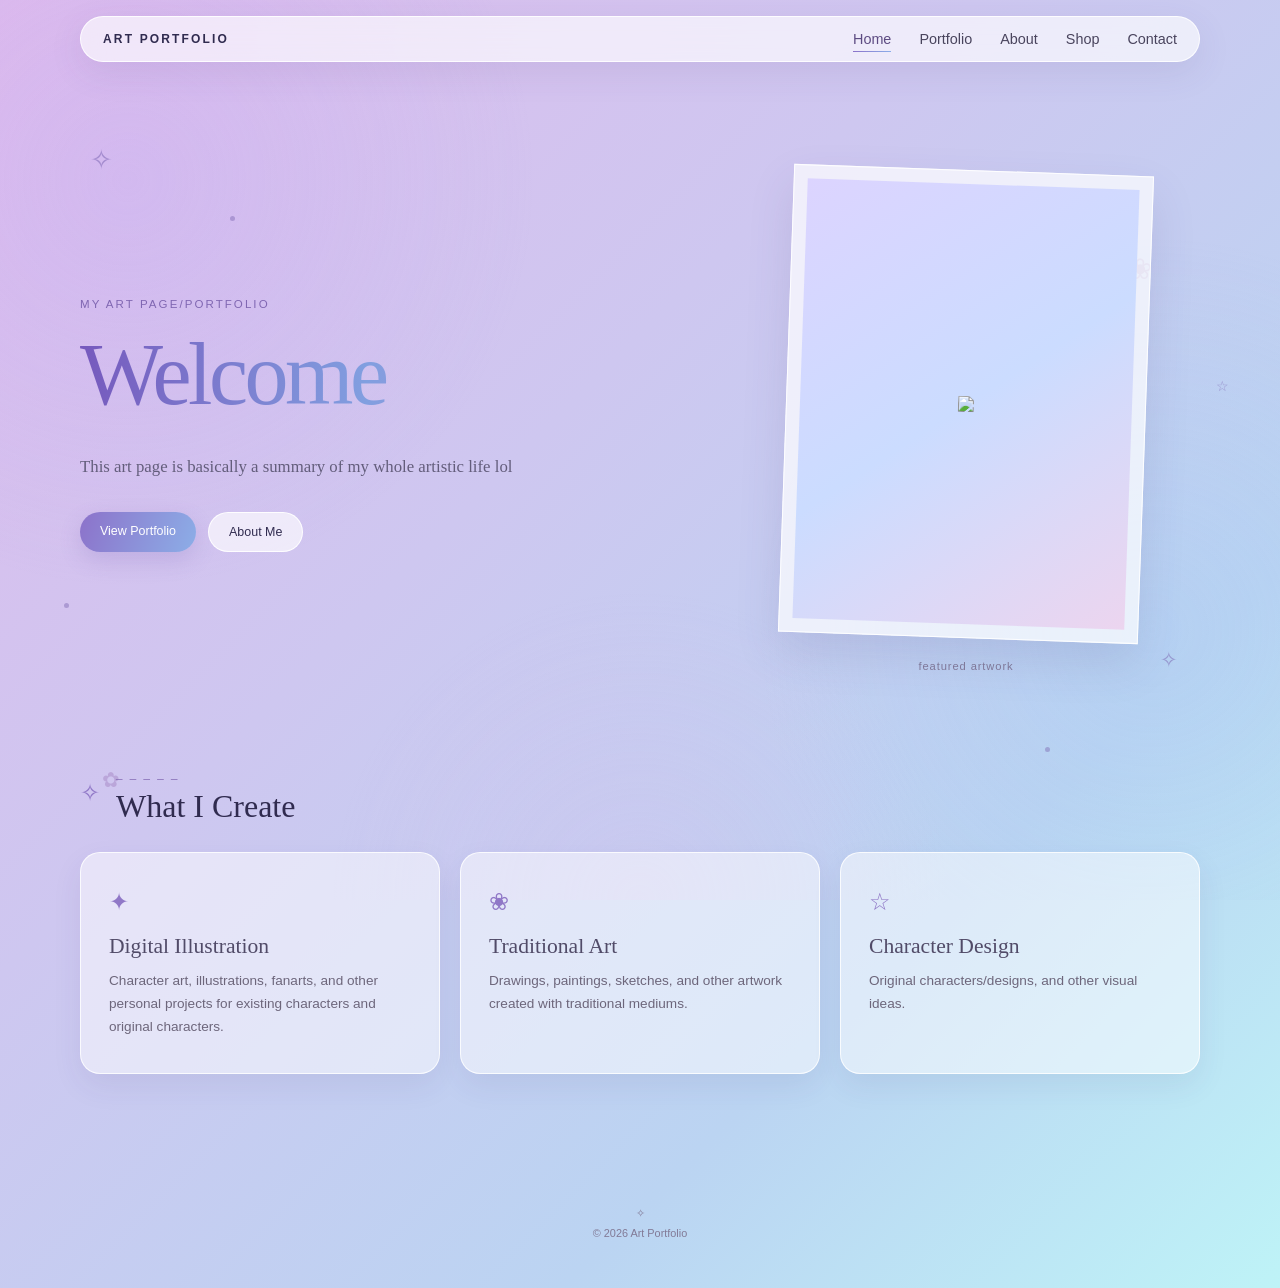
==== commit 4c3c825d: "Update index.html" ====
--- a/index.html
+++ b/index.html
@@ -119,7 +119,8 @@
                 <div class="art-frame">
 
                     <div class="art-placeholder">
-                        <span>YOUR ART HERE</span>
+                         <img
+            src="https://drive.google.com/drive/u/0/folders/1wyL16zdGB_2UfVs4u0M1nhCgHOIDSi20">
                     </div>
 
                 </div>
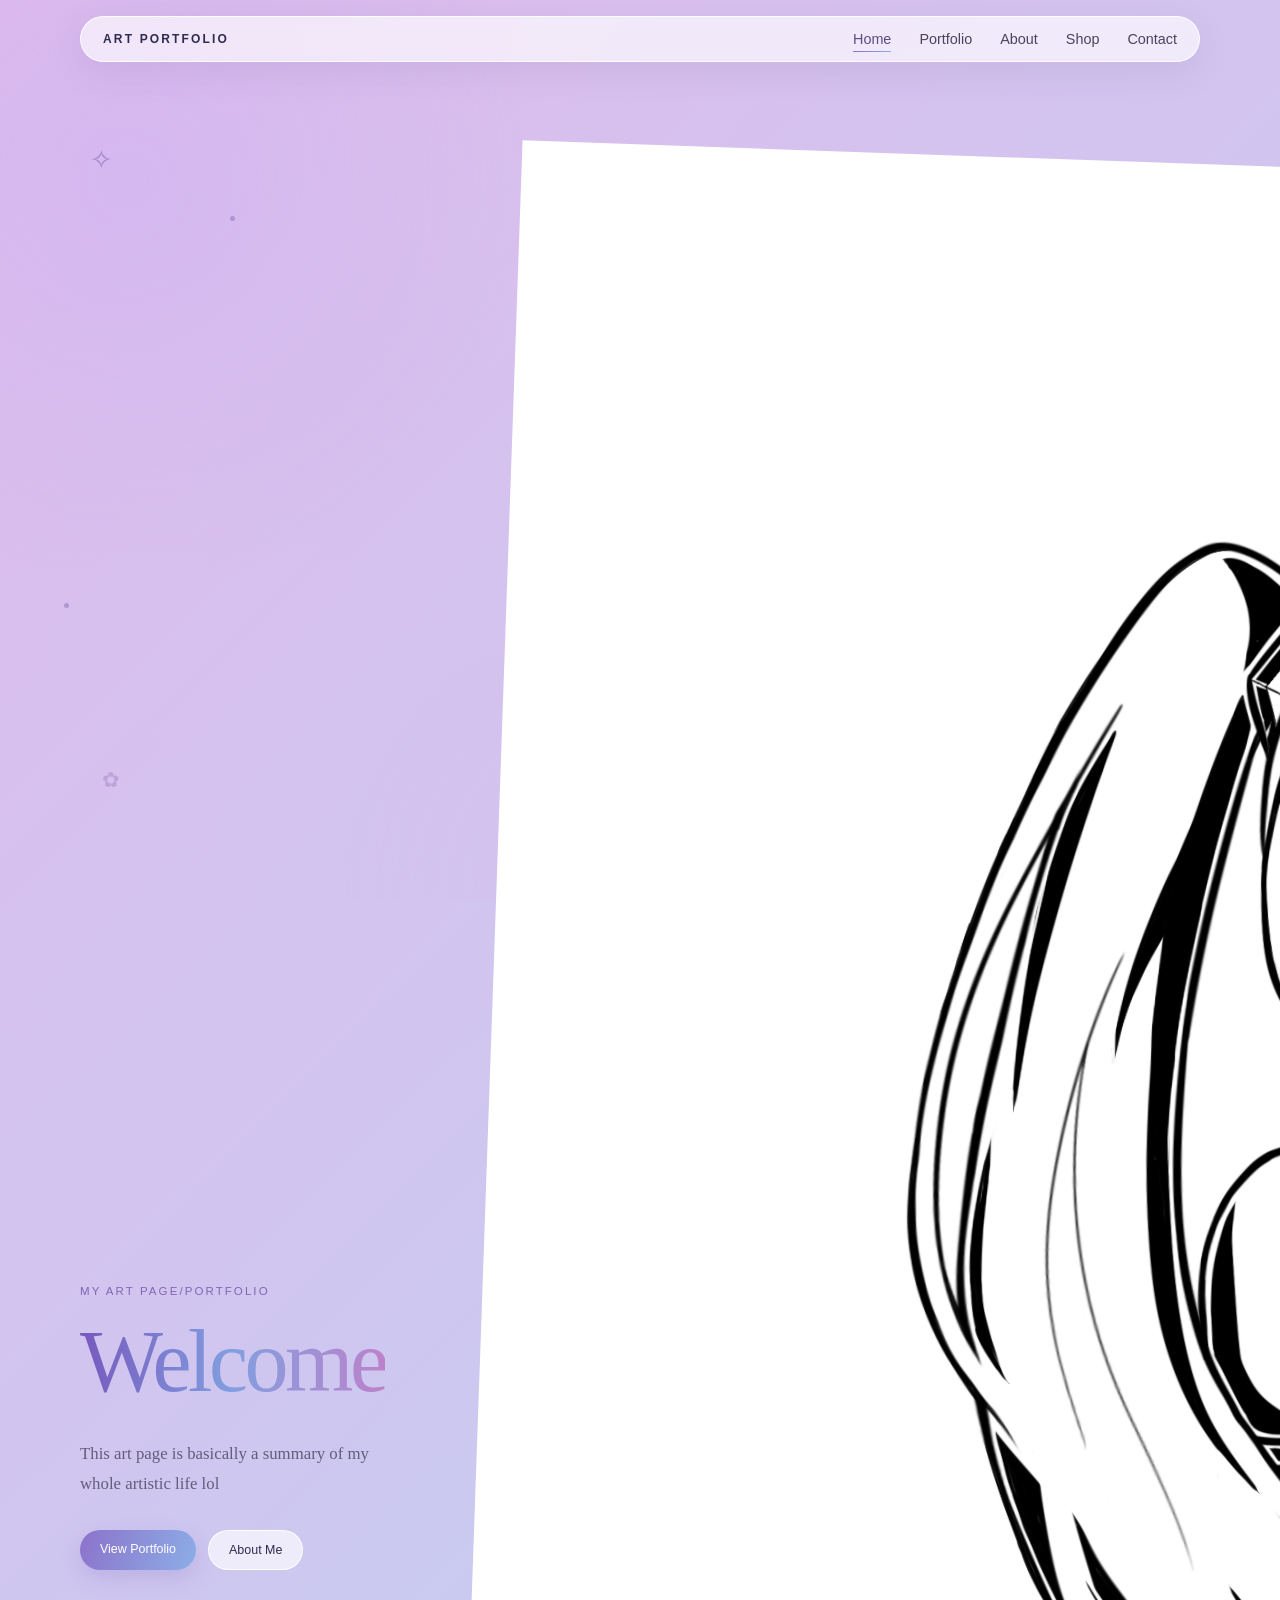
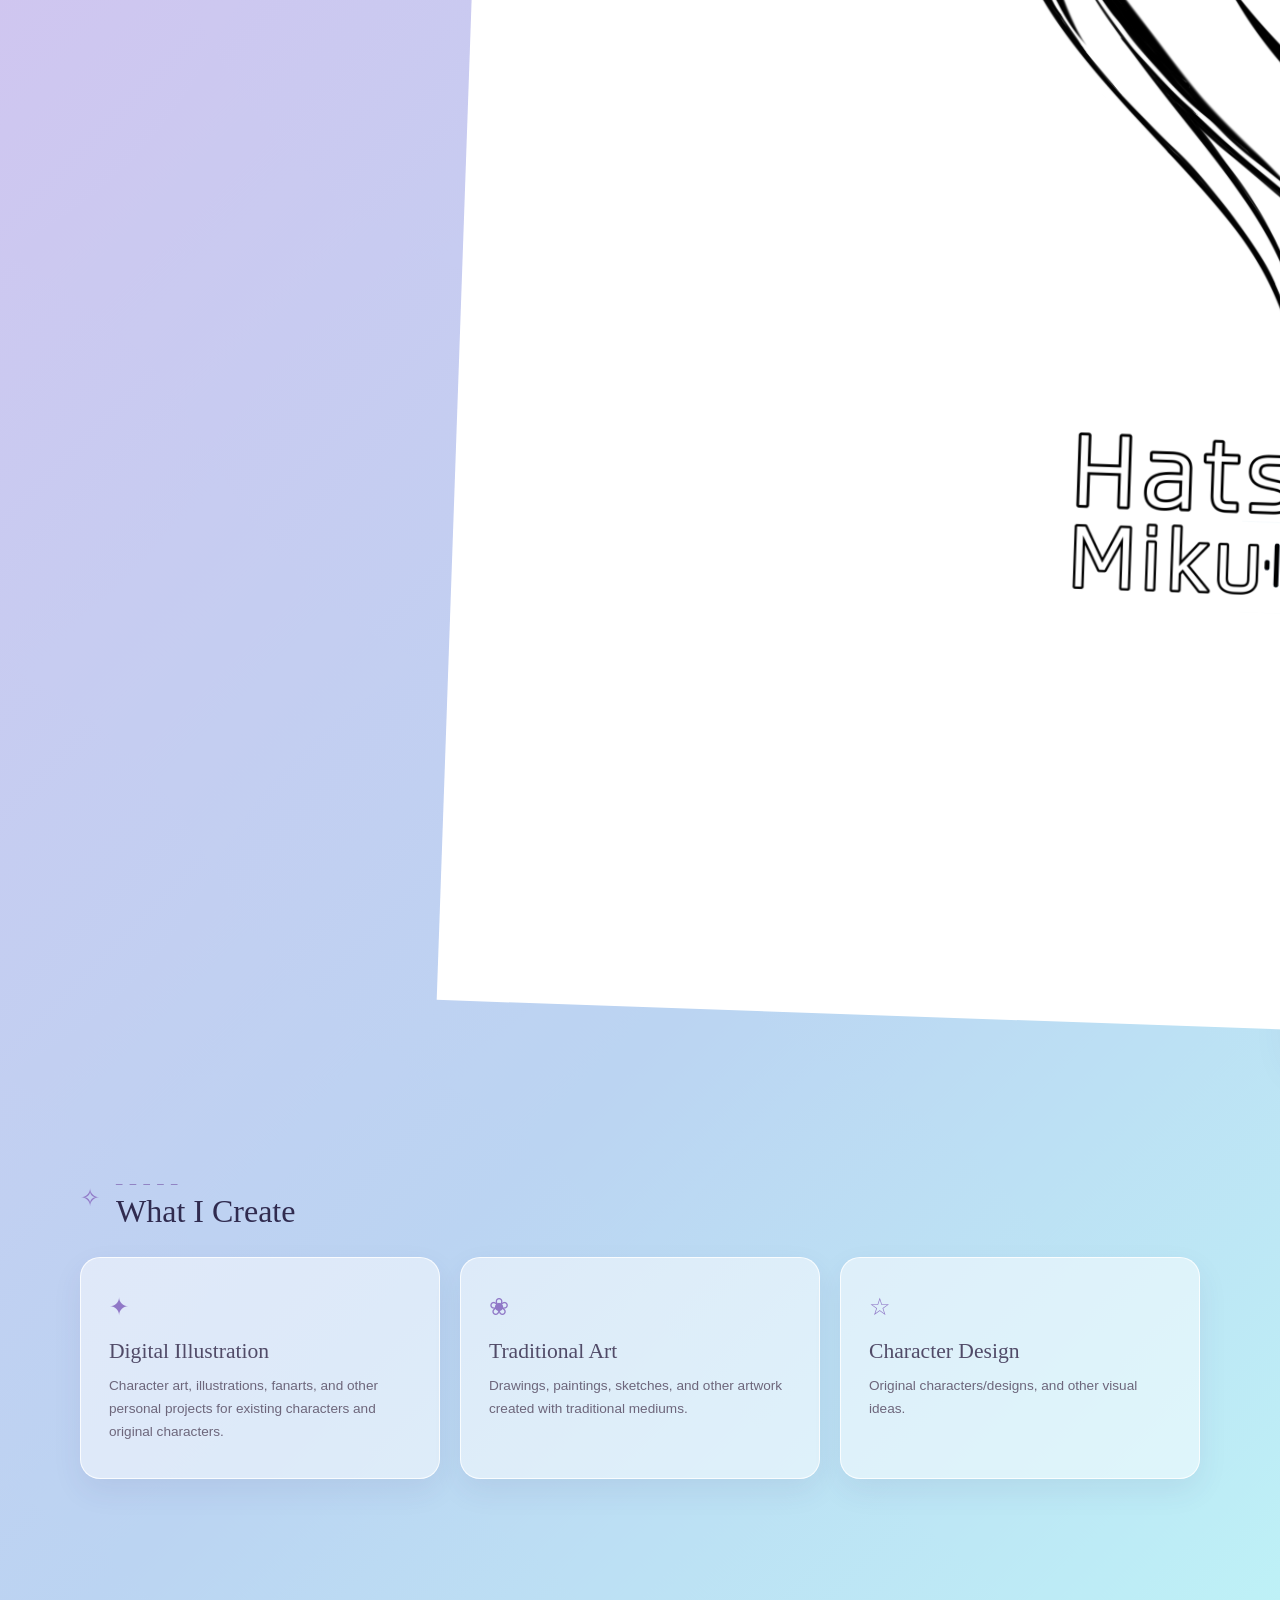
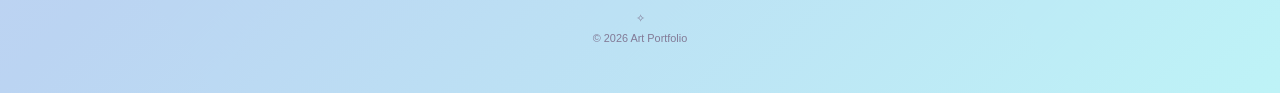
==== commit 4ac6a8c3: "Update index.html" ====
--- a/index.html
+++ b/index.html
@@ -120,7 +120,7 @@
 
                     <div class="art-placeholder">
                          <img
-            src="https://drive.google.com/drive/u/0/folders/1wyL16zdGB_2UfVs4u0M1nhCgHOIDSi20">
+            src="images/IMG_0576.PNG">
                     </div>
 
                 </div>
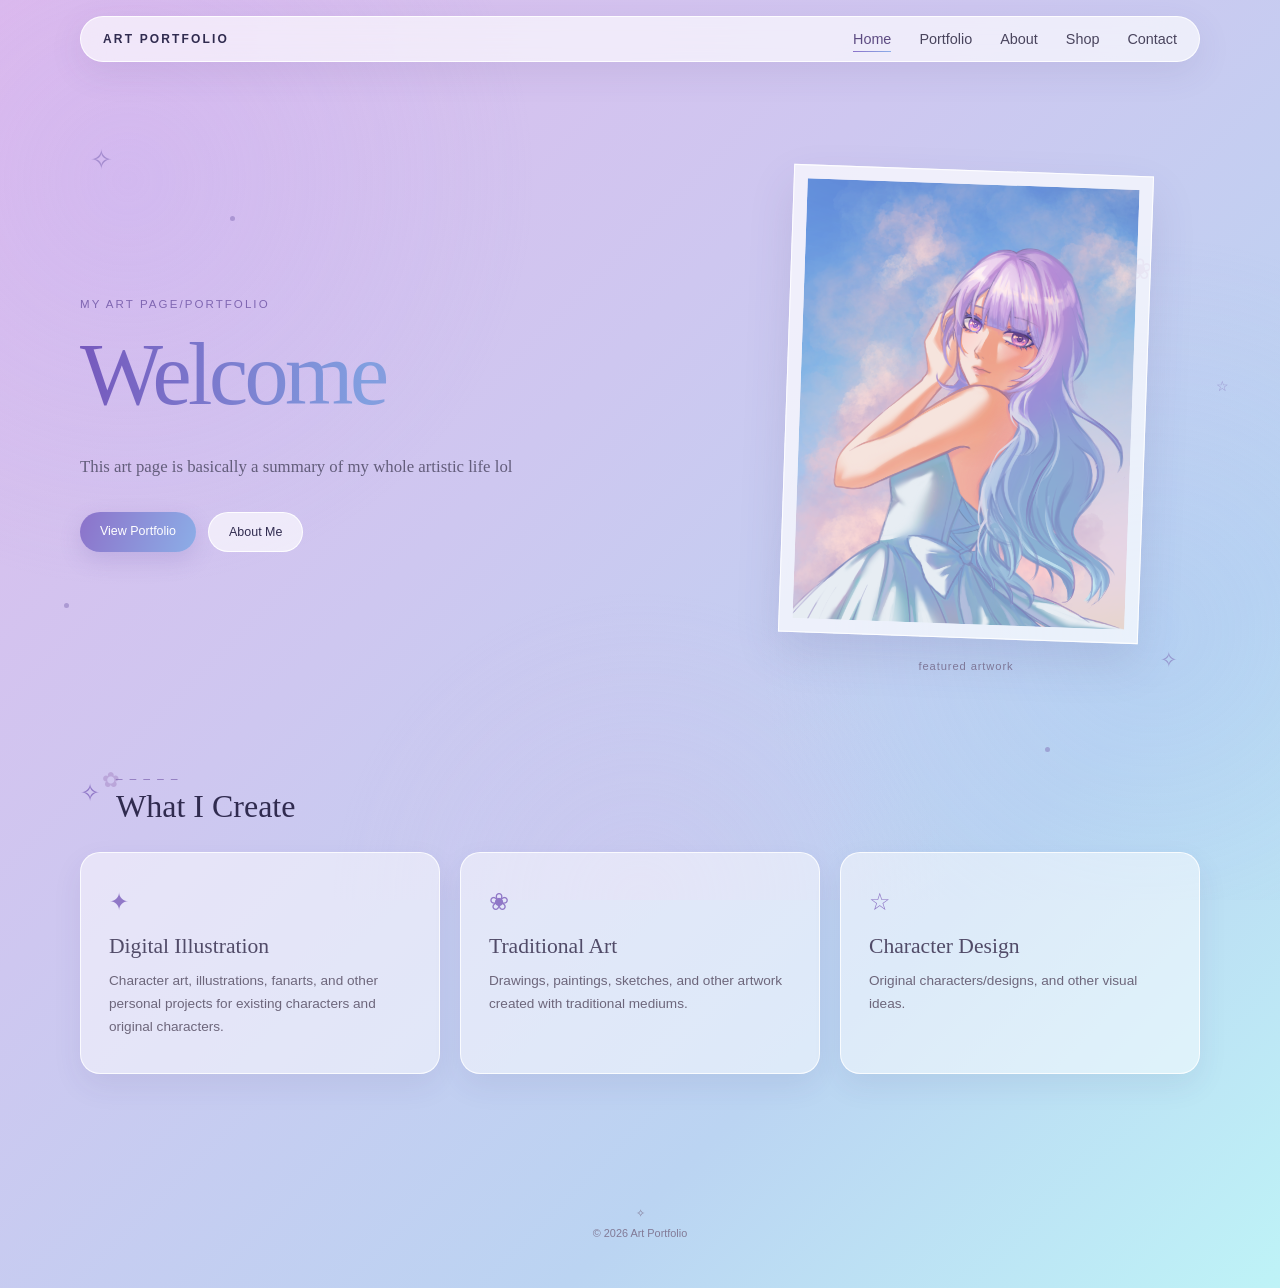
==== commit f37bb4df: "Update index.html" ====
--- a/index.html
+++ b/index.html
@@ -120,7 +120,7 @@
 
                     <div class="art-placeholder">
                          <img
-            src="images/IMG_0576.PNG">
+            src="images/purple blue hair girl.PNG">
                     </div>
 
                 </div>
--- a/style.css
+++ b/style.css
@@ -1,11 +1,6 @@
 /* =========================================================
    ART PORTFOLIO
    ========================================================= */
-
-
-/* =========================
-   RESET
-   ========================= */
 
 * {
     box-sizing: border-box;
@@ -597,7 +592,6 @@
     text-transform: uppercase;
 }
 
-
 .art-caption {
     margin-top: 18px;
 
@@ -1527,3 +1521,35 @@
         transition-duration: 0.01ms !important;
     }
 }
+
+/* addtional edits
+/* Homepage featured artwork only */
+.home-art .art-placeholder {
+    width: 100%;
+    height: 440px;
+    overflow: hidden;
+}
+
+.home-art .art-placeholder img {
+    display: block;
+    width: 100%;
+    height: 100%;
+    object-fit: cover;
+}
+@media (max-width: 650px) {
+    .home-art .art-placeholder {
+        height: 360px;
+    }
+
+    .home-art .art-placeholder img {
+        width: 100%;
+        height: 100%;
+        object-fit: cover;
+    }
+}
+/* portfolio art
+.art-card img {
+    display: block;
+    width: 100%;
+    height: auto;
+}
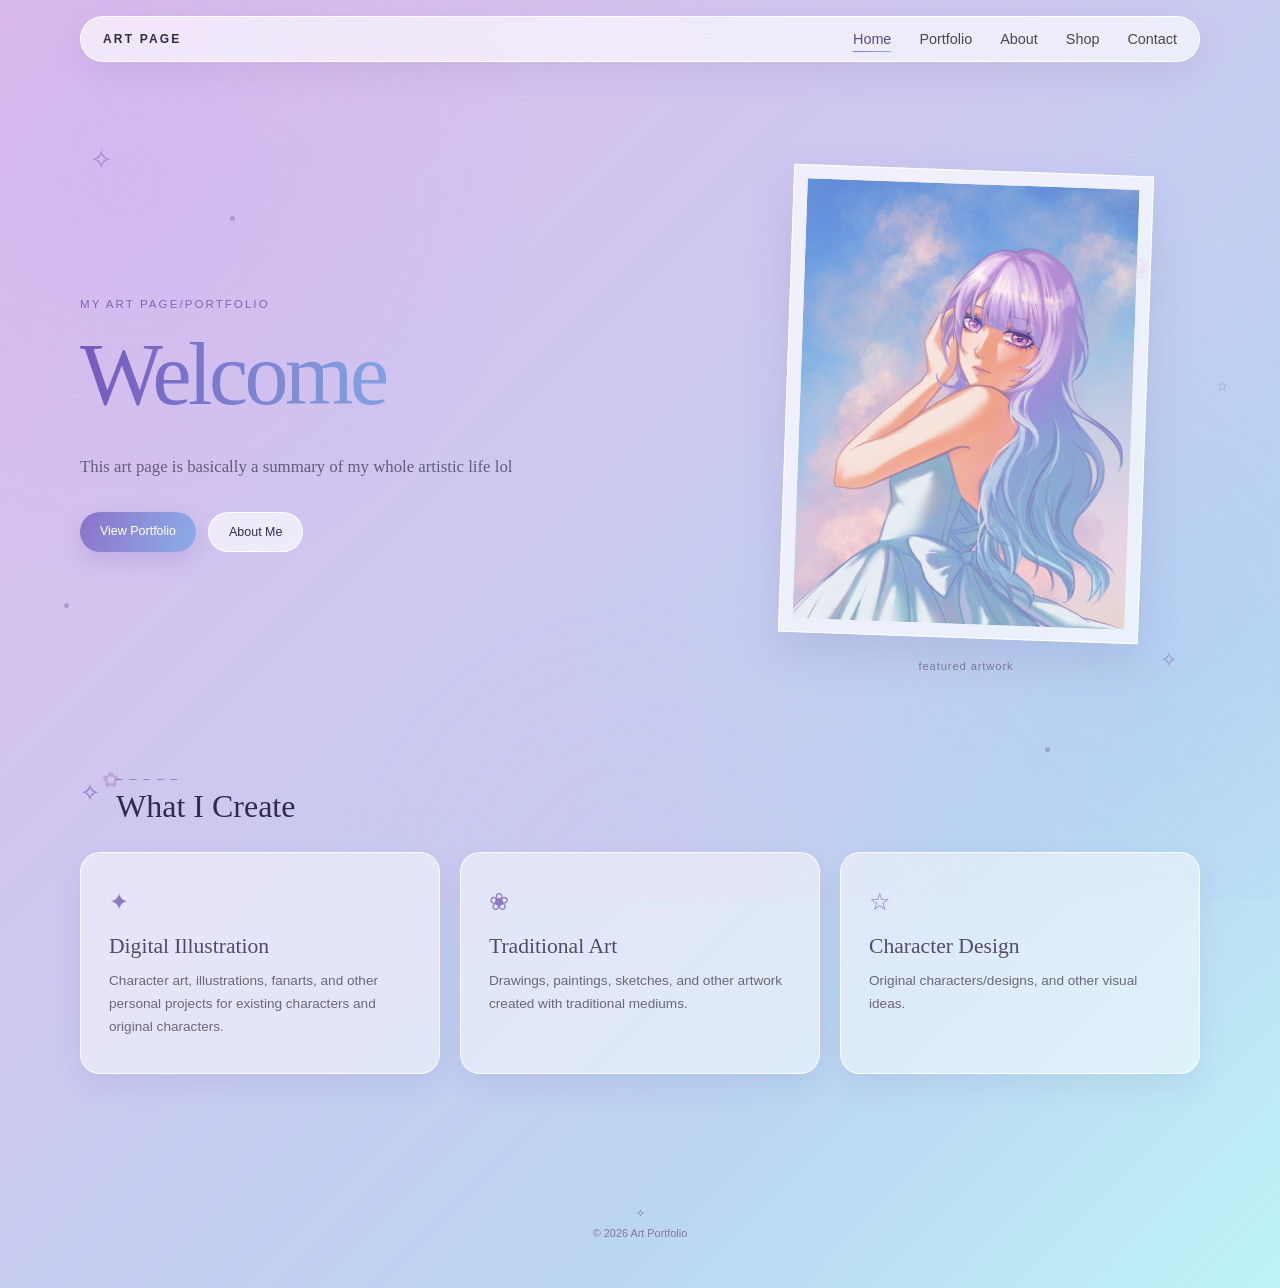
==== commit 6603d56f: "Update index.html" ====
--- a/index.html
+++ b/index.html
@@ -36,7 +36,7 @@
     <header class="navbar">
 
         <a href="index.html" class="logo">
-            ART PORTFOLIO
+            ART PAGE
         </a>
 
         <button
--- a/style.css
+++ b/style.css
@@ -899,7 +899,7 @@
         Helvetica,
         sans-serif;
 
-    font-size: 0.78rem;
+    font-size: 0.75rem;
 
     line-height: 1.5;
 }
@@ -921,7 +921,7 @@
         "Times New Roman",
         serif;
 
-    font-size: 1.15rem;
+    font-size: 1rem;
 
     font-weight: normal;
 
